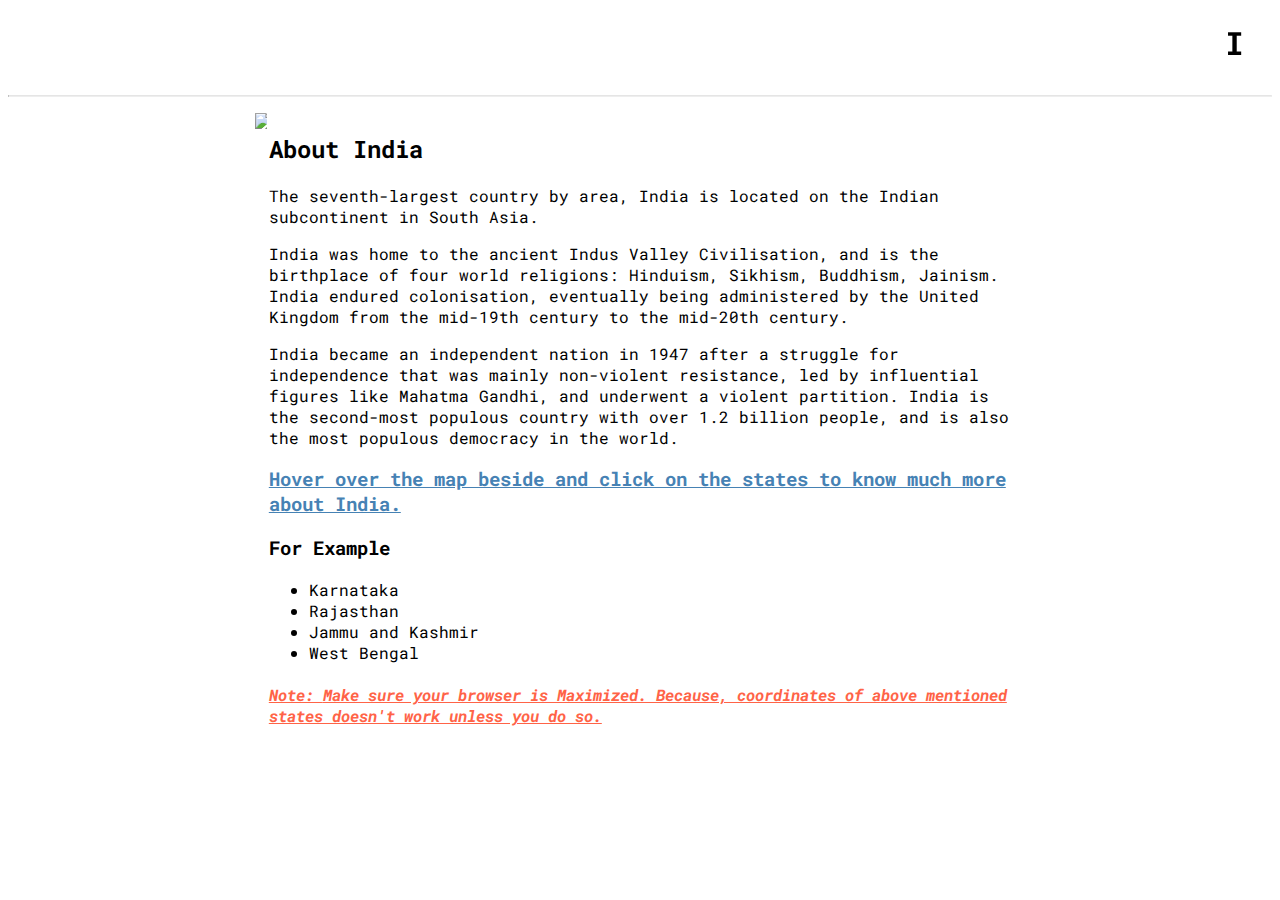
==== index.html @ 23b37651 "Initial deployment commit - take 1" ====
<!DOCTYPE html>
<html lang="en">
<head>
    <meta charset="UTF-8">
    <meta name="viewport" content="width=device-width, initial-scale=1.0">
    <link rel="preconnect" href="https://fonts.gstatic.com"><link href="https://fonts.googleapis.com/css2?family=Roboto+Mono&display=swap" rel="stylesheet">
    <link rel="stylesheet" href="style.css">
    <title>India Map</title>
</head>
<body>
    <h1 class="heading">
        <marquee behavior="left" direction="alternate">India Map</marquee>
    </h1>
    <hr>
    <div class="container">
        <div class="map_img">
            <img src="./images/india_map.jpg" usemap="#india">
            <map name="india">
                <area shape="rect" coords="150,440,220,500" href="./karnataka.html">
                <area shape="rect" coords="110,190,220,290" href="./rajasthan.html">
                <area shape="rect" coords="260,50,170,130" href="./jk.html">
                <area shape="rect" coords="390,340,430,280" href="./west_bengal.html"> 
            </map>
        </div>
        <div class="info">
            <h2>About India</h2>
            <p>The seventh-largest country by area, India is located on the Indian subcontinent in South Asia.</p>
            <p>India was home to the ancient Indus Valley Civilisation, and is the birthplace of four world religions: Hinduism, Sikhism, Buddhism, Jainism. 
                India endured colonisation, eventually being administered by the United Kingdom from the mid-19th century to the mid-20th century.</p>
            <p>India became an independent nation in 1947 after a struggle for independence that was mainly non-violent resistance, 
                led by influential figures like Mahatma Gandhi, and underwent a violent partition. India is the second-most populous
                country with over 1.2 billion people, and is also the most populous democracy in the world.</p>
            <h3 class="info2"> Hover over the map beside and click on the states to know much more about India.</h3>
            <h3>For Example</h3>
            <ul>
                <li>Karnataka</li>
                <li>Rajasthan</li>
                <li>Jammu and Kashmir</li>
                <li>West Bengal</li>
            </ul>
            <h4>Note: <span>Make sure your browser is Maximized. Because, coordinates of above mentioned states doesn't work unless you do so.</span></h4>
        </div>
    </div>
</body>
</html>
---- style.css ----
.heading , .container {
    font-family: 'Roboto Mono', monospace;
    color: black;
}

.heading {
    letter-spacing: 30px;
}

hr {
    margin-top: 1rem;
    margin-bottom: 1rem;
    border-top: 1px solid rgba(0,0,0,.1);
}

.container, .kar_img, .map_img, .raj_img, .jk_img, .wb_img {
    display: flex;
    justify-content: center;
}

.kar_img, .jk_img {
    width: 50%;
}
img {
    width: 75%;
    height: auto;
  }

.info {
    width: 60%;
}

.info2 {
    font-weight: bold;
    text-decoration: underline;
    color: steelblue;
}

h4 {
    text-decoration: underline;
    font-style: italic;
    color: tomato;
}
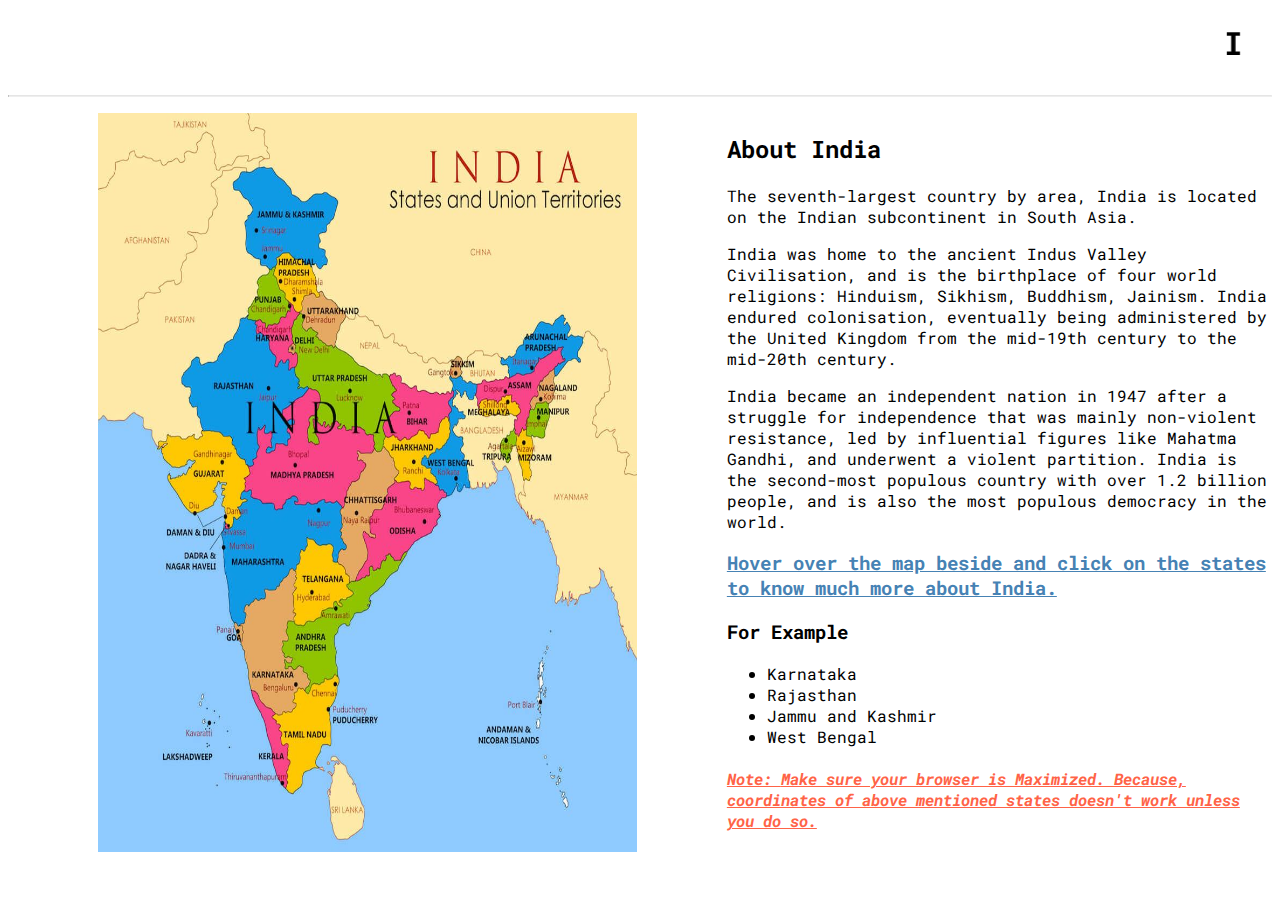
==== commit 8c87c30b: "2nd Deployment commit - take 2" ====
--- a/index.html
+++ b/index.html
@@ -14,7 +14,7 @@
     <hr>
     <div class="container">
         <div class="map_img">
-            <img src="./images/india_map.jpg" usemap="#india">
+            <img src="./india_map.jpg" usemap="#india">
             <map name="india">
                 <area shape="rect" coords="150,440,220,500" href="./karnataka.html">
                 <area shape="rect" coords="110,190,220,290" href="./rajasthan.html">
